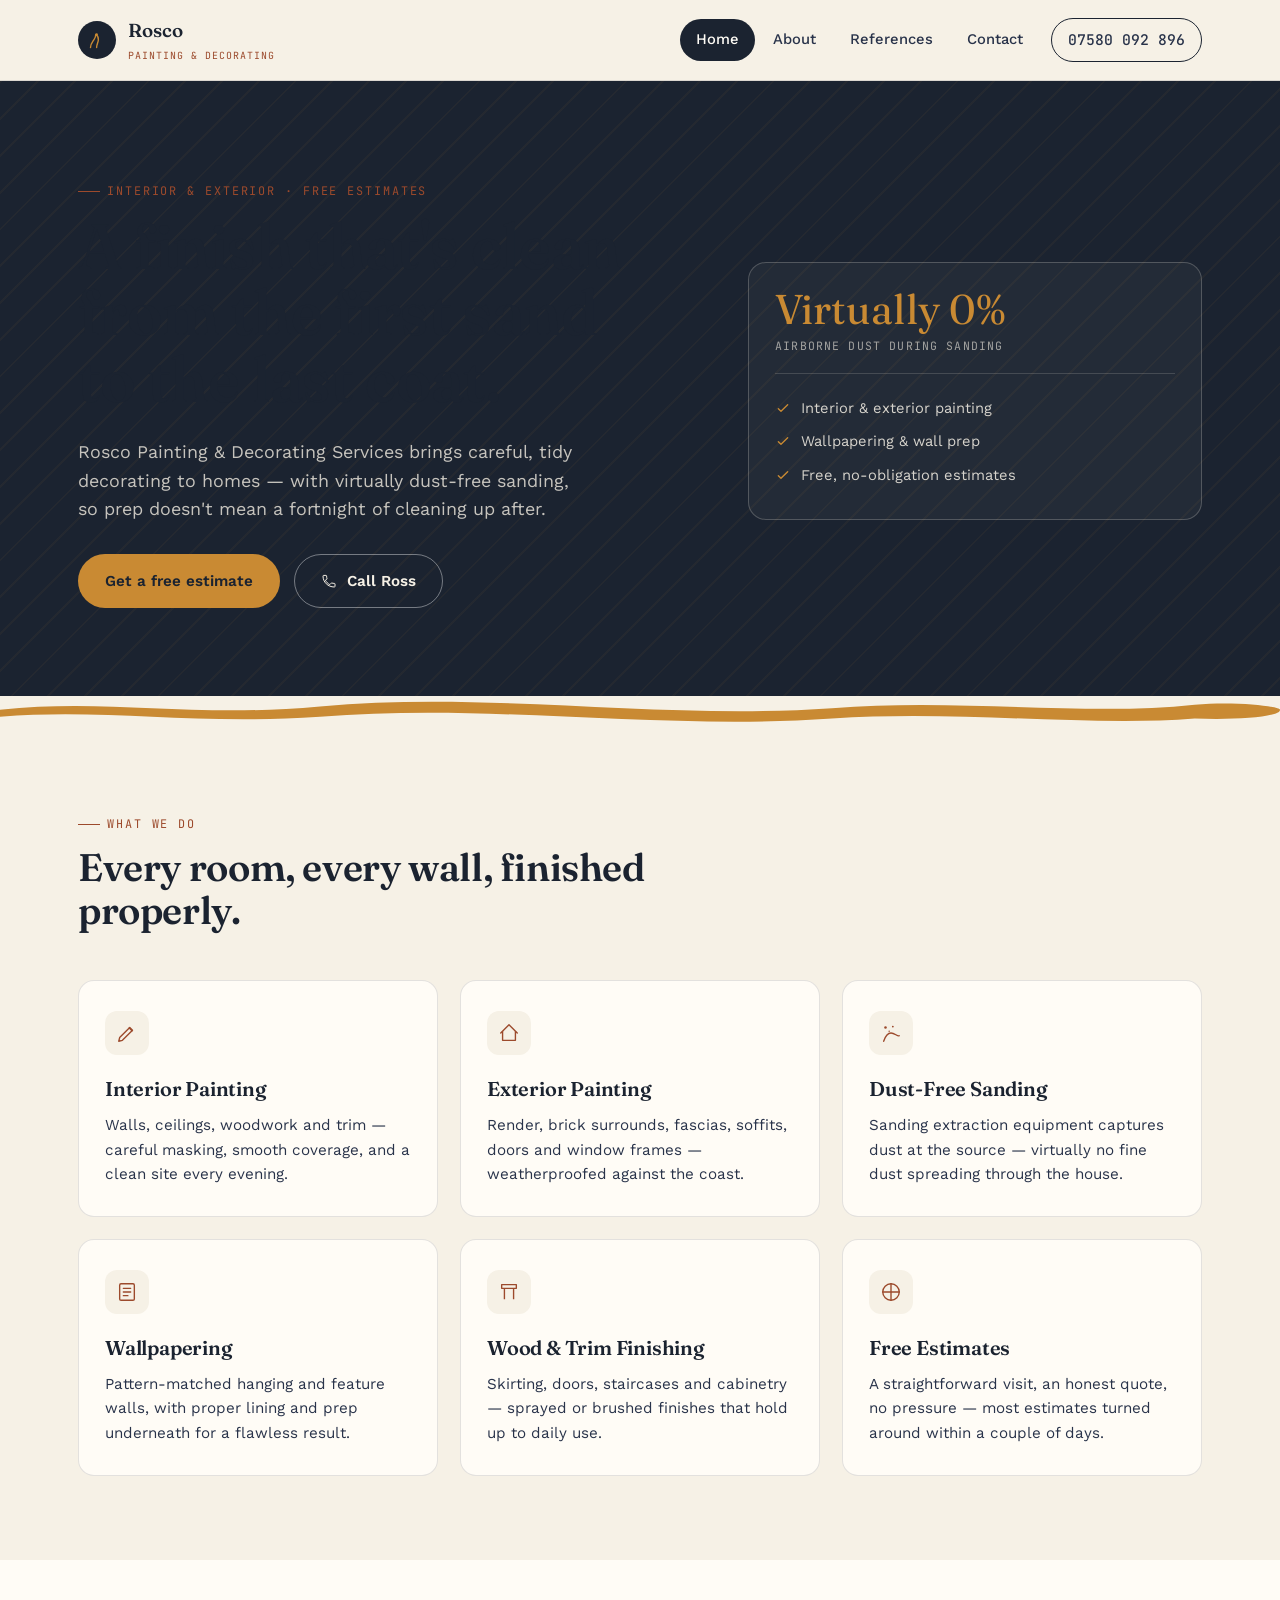
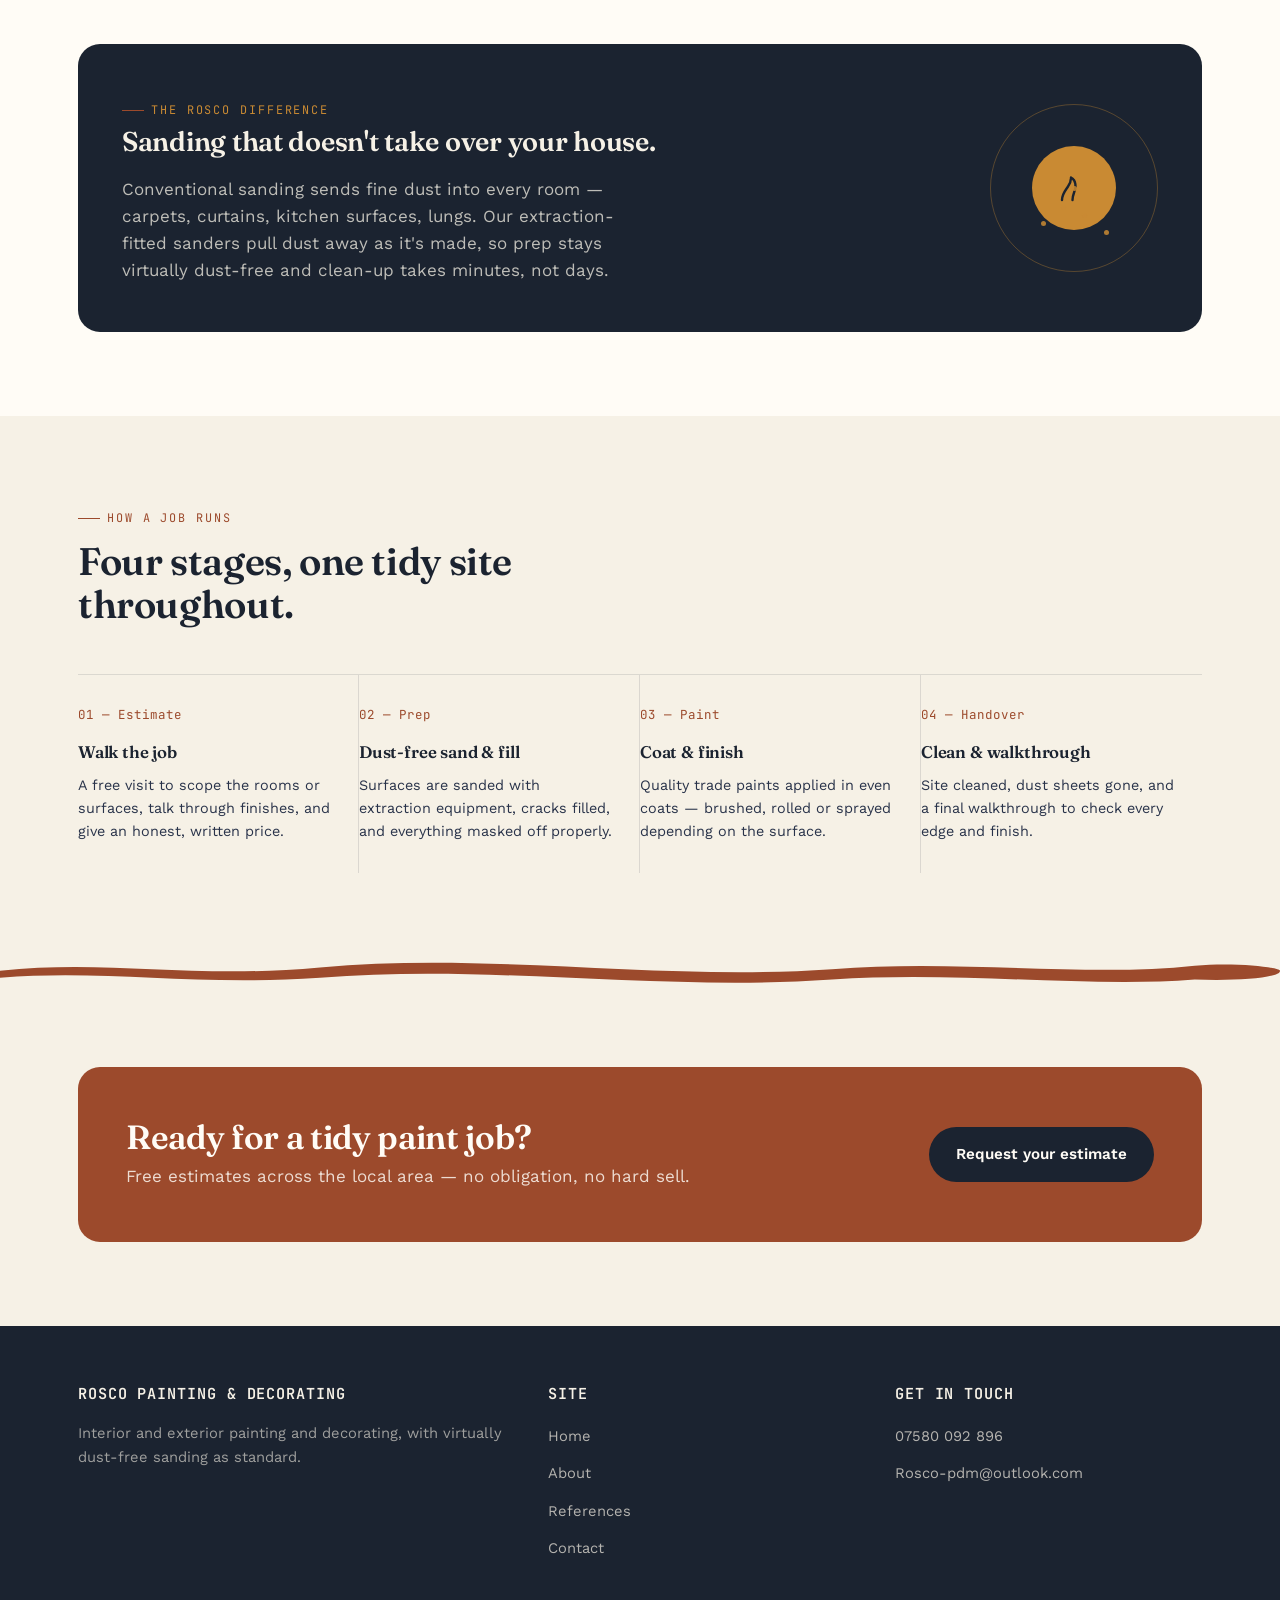
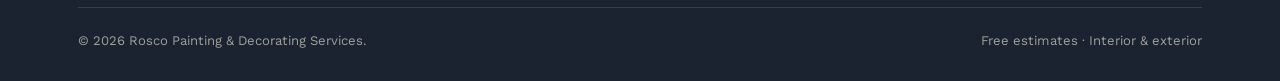
==== index.html @ aac92baa "Add files via upload" ====
<!doctype html>
<html lang="en-GB">
<head>
<meta charset="UTF-8">
<meta name="viewport" content="width=device-width, initial-scale=1.0">
<title>Rosco Painting &amp; Decorating Services — Interior &amp; Exterior, Virtually Dust-Free</title>
<meta name="description" content="Interior and exterior painting and decorating with virtually dust-free sanding. Free estimates. Call Ross on 07580 092 896.">
<link rel="preconnect" href="https://fonts.googleapis.com">
<link href="https://fonts.googleapis.com/css2?family=Fraunces:opsz,wght@9..144,460;9..144,560;9..144,640&family=Work+Sans:wght@400;500;600;700&family=JetBrains+Mono:wght@400;500&display=swap" rel="stylesheet">
<link rel="stylesheet" href="style.css">
</head>
<body>

<header class="site-header">
  <div class="wrap">
    <a href="index.html" class="brand">
      <span class="brand-mark">
        <svg viewBox="0 0 24 24" fill="none" xmlns="http://www.w3.org/2000/svg"><path d="M4 20c0-4 2-6 4-9 1.5-2 2-4 2-6 2 1 3 3 3 6 0 3-2 5-2 9" stroke="#C98A33" stroke-width="1.6" stroke-linecap="round" stroke-linejoin="round"/><circle cx="11" cy="5" r="1.4" fill="#C98A33"/></svg>
      </span>
      <span>Rosco<br><small>Painting &amp; Decorating</small></span>
    </a>
    <button class="menu-toggle" aria-label="Toggle menu" aria-expanded="false"><span></span></button>
    <nav class="primary-nav">
      <a href="index.html" class="active">Home</a>
      <a href="about.html">About</a>
      <a href="references.html">References</a>
      <a href="contact.html">Contact</a>
      <a href="tel:07580092896" class="nav-call">07580 092 896</a>
    </nav>
  </div>
</header>

<section class="hero">
  <div class="wrap">
    <div>
      <p class="eyebrow">Interior &amp; Exterior · Free Estimates</p>
      <h1>A finish that's clean<br>from the first sand<br>to the last coat.</h1>
      <p class="lede">Rosco Painting &amp; Decorating Services brings careful, tidy decorating to homes — with virtually dust-free sanding, so prep doesn't mean a fortnight of cleaning up after.</p>
      <div class="hero-actions">
        <a href="contact.html" class="btn btn-primary">Get a free estimate</a>
        <a href="tel:07580092896" class="btn btn-ghost">
          <svg width="16" height="16" viewBox="0 0 24 24" fill="none"><path d="M6.6 10.8c1.4 2.8 3.8 5.2 6.6 6.6l2.2-2.2c.3-.3.7-.4 1-.2 1.1.4 2.3.6 3.6.6.6 0 1 .4 1 1V20c0 .6-.4 1-1 1C10.4 21 3 13.6 3 4.6c0-.6.4-1 1-1h3.4c.6 0 1 .4 1 1 0 1.3.2 2.5.6 3.6.1.4 0 .8-.2 1L6.6 10.8z" stroke="currentColor" stroke-width="1.5"/></svg>
          Call Ross
        </a>
      </div>
    </div>

    <div class="hero-badge">
      <div class="stat">Virtually&nbsp;0%</div>
      <div class="stat-label">Airborne dust during sanding</div>
      <hr>
      <ul>
        <li>
          <svg width="16" height="16" viewBox="0 0 24 24" fill="none"><path d="M5 13l4 4L19 7" stroke="#C98A33" stroke-width="2" stroke-linecap="round" stroke-linejoin="round"/></svg>
          Interior &amp; exterior painting
        </li>
        <li>
          <svg width="16" height="16" viewBox="0 0 24 24" fill="none"><path d="M5 13l4 4L19 7" stroke="#C98A33" stroke-width="2" stroke-linecap="round" stroke-linejoin="round"/></svg>
          Wallpapering &amp; wall prep
        </li>
        <li>
          <svg width="16" height="16" viewBox="0 0 24 24" fill="none"><path d="M5 13l4 4L19 7" stroke="#C98A33" stroke-width="2" stroke-linecap="round" stroke-linejoin="round"/></svg>
          Free, no-obligation estimates
        </li>
      </ul>
    </div>
  </div>
</section>

<div class="brush-divider"><svg viewBox="0 0 600 30" preserveAspectRatio="none"><path d="M0,16 C50,2 90,26 150,12 C230,-6 310,28 390,14 C450,2 510,24 560,10 C580,6 600,12 600,16 C600,24 580,28 560,26 C510,36 450,16 390,26 C310,40 230,8 150,24 C90,34 50,14 0,24 Z"/></svg></div>

<section class="section-cream">
  <div class="wrap">
    <div class="section-head">
      <p class="eyebrow">What we do</p>
      <h2>Every room, every wall, finished properly.</h2>
    </div>
    <div class="services-grid">
      <div class="service-card">
        <div class="icon"><svg width="22" height="22" viewBox="0 0 24 24" fill="none"><path d="M3 21l4-1 11-11-3-3L4 17l-1 4z" stroke="#9C4A2C" stroke-width="1.5" stroke-linejoin="round"/><path d="M14 6l4 4" stroke="#9C4A2C" stroke-width="1.5"/></svg></div>
        <h3>Interior Painting</h3>
        <p>Walls, ceilings, woodwork and trim — careful masking, smooth coverage, and a clean site every evening.</p>
      </div>
      <div class="service-card">
        <div class="icon"><svg width="22" height="22" viewBox="0 0 24 24" fill="none"><path d="M3 12l9-9 9 9" stroke="#9C4A2C" stroke-width="1.5" stroke-linecap="round" stroke-linejoin="round"/><path d="M5 10v10h14V10" stroke="#9C4A2C" stroke-width="1.5" stroke-linejoin="round"/></svg></div>
        <h3>Exterior Painting</h3>
        <p>Render, brick surrounds, fascias, soffits, doors and window frames — weatherproofed against the coast.</p>
      </div>
      <div class="service-card">
        <div class="icon"><svg width="22" height="22" viewBox="0 0 24 24" fill="none"><circle cx="6" cy="6" r="1.4" fill="#9C4A2C"/><circle cx="14" cy="5" r="1" fill="#9C4A2C"/><circle cx="10" cy="10" r="0.8" fill="#9C4A2C"/><path d="M4 21c2-6 4-9 8-9s7 4 9 3" stroke="#9C4A2C" stroke-width="1.5" stroke-linecap="round"/></svg></div>
        <h3>Dust-Free Sanding</h3>
        <p>Sanding extraction equipment captures dust at the source — virtually no fine dust spreading through the house.</p>
      </div>
      <div class="service-card">
        <div class="icon"><svg width="22" height="22" viewBox="0 0 24 24" fill="none"><rect x="4" y="3" width="16" height="18" rx="1.5" stroke="#9C4A2C" stroke-width="1.5"/><path d="M8 8h8M8 12h8M8 16h5" stroke="#9C4A2C" stroke-width="1.5" stroke-linecap="round"/></svg></div>
        <h3>Wallpapering</h3>
        <p>Pattern-matched hanging and feature walls, with proper lining and prep underneath for a flawless result.</p>
      </div>
      <div class="service-card">
        <div class="icon"><svg width="22" height="22" viewBox="0 0 24 24" fill="none"><path d="M4 4h16v4H4z" stroke="#9C4A2C" stroke-width="1.5" stroke-linejoin="round"/><path d="M7 8v12M17 8v12" stroke="#9C4A2C" stroke-width="1.5"/></svg></div>
        <h3>Wood &amp; Trim Finishing</h3>
        <p>Skirting, doors, staircases and cabinetry — sprayed or brushed finishes that hold up to daily use.</p>
      </div>
      <div class="service-card">
        <div class="icon"><svg width="22" height="22" viewBox="0 0 24 24" fill="none"><path d="M12 3v18M3 12h18" stroke="#9C4A2C" stroke-width="1.5" stroke-linecap="round"/><circle cx="12" cy="12" r="9" stroke="#9C4A2C" stroke-width="1.5"/></svg></div>
        <h3>Free Estimates</h3>
        <p>A straightforward visit, an honest quote, no pressure — most estimates turned around within a couple of days.</p>
      </div>
    </div>
  </div>
</section>

<section class="section-paper">
  <div class="wrap">
    <div class="dust-feature">
      <div>
        <p class="eyebrow" style="color:#C98A33;">The Rosco difference</p>
        <h3>Sanding that doesn't take over your house.</h3>
        <p>Conventional sanding sends fine dust into every room — carpets, curtains, kitchen surfaces, lungs. Our extraction-fitted sanders pull dust away as it's made, so prep stays virtually dust-free and clean-up takes minutes, not days.</p>
      </div>
      <div class="dust-stage" aria-hidden="true">
        <div class="mote"></div><div class="mote"></div><div class="mote"></div><div class="mote"></div><div class="mote"></div>
        <div class="core">
          <svg viewBox="0 0 24 24" fill="none"><path d="M4 20c0-4 2-6 4-9 1.5-2 2-4 2-6 2 1 3 3 3 6 0 3-2 5-2 9" stroke="#1B2330" stroke-width="1.6" stroke-linecap="round" stroke-linejoin="round"/></svg>
        </div>
      </div>
    </div>
  </div>
</section>

<section class="section-cream">
  <div class="wrap">
    <div class="section-head">
      <p class="eyebrow">How a job runs</p>
      <h2>Four stages, one tidy site throughout.</h2>
    </div>
    <div class="process">
      <div class="process-step">
        <span class="num">01 — Estimate</span>
        <h3>Walk the job</h3>
        <p>A free visit to scope the rooms or surfaces, talk through finishes, and give an honest, written price.</p>
      </div>
      <div class="process-step">
        <span class="num">02 — Prep</span>
        <h3>Dust-free sand &amp; fill</h3>
        <p>Surfaces are sanded with extraction equipment, cracks filled, and everything masked off properly.</p>
      </div>
      <div class="process-step">
        <span class="num">03 — Paint</span>
        <h3>Coat &amp; finish</h3>
        <p>Quality trade paints applied in even coats — brushed, rolled or sprayed depending on the surface.</p>
      </div>
      <div class="process-step">
        <span class="num">04 — Handover</span>
        <h3>Clean &amp; walkthrough</h3>
        <p>Site cleaned, dust sheets gone, and a final walkthrough to check every edge and finish.</p>
      </div>
    </div>
  </div>
</section>

<div class="brush-divider rust"><svg viewBox="0 0 600 30" preserveAspectRatio="none"><path d="M0,16 C50,2 90,26 150,12 C230,-6 310,28 390,14 C450,2 510,24 560,10 C580,6 600,12 600,16 C600,24 580,28 560,26 C510,36 450,16 390,26 C310,40 230,8 150,24 C90,34 50,14 0,24 Z"/></svg></div>

<section class="section-cream">
  <div class="wrap">
    <div class="cta-band">
      <div>
        <h2>Ready for a tidy paint job?</h2>
        <p>Free estimates across the local area — no obligation, no hard sell.</p>
      </div>
      <a href="contact.html" class="btn btn-dark">Request your estimate</a>
    </div>
  </div>
</section>

<footer class="site-footer">
  <div class="wrap">
    <div class="footer-grid">
      <div>
        <h3>Rosco Painting &amp; Decorating</h3>
        <p>Interior and exterior painting and decorating, with virtually dust-free sanding as standard.</p>
      </div>
      <div>
        <h3>Site</h3>
        <ul class="footer-links">
          <li><a href="index.html">Home</a></li>
          <li><a href="about.html">About</a></li>
          <li><a href="references.html">References</a></li>
          <li><a href="contact.html">Contact</a></li>
        </ul>
      </div>
      <div>
        <h3>Get in touch</h3>
        <ul class="footer-links">
          <li><a href="tel:07580092896">07580 092 896</a></li>
          <li><a href="mailto:Rosco-pdm@outlook.com">Rosco-pdm@outlook.com</a></li>
        </ul>
      </div>
    </div>
    <div class="footer-bottom">
      <span>© <span id="year"></span> Rosco Painting &amp; Decorating Services.</span>
      <span>Free estimates · Interior &amp; exterior</span>
    </div>
  </div>
</footer>

<script src="script.js"></script>
<script>document.getElementById('year').textContent = new Date().getFullYear();</script>
</body>
</html>
---- style.css ----
/* ============================================================
   ROSCO PAINTING & DECORATING — design tokens
   ============================================================ */

:root{
  --ink: #1B2330;
  --ink-soft: #29334a;
  --cream: #F6F1E6;
  --paper: #FFFCF6;
  --gold: #C98A33;
  --gold-deep: #A9701F;
  --rust: #9C4A2C;
  --slate: #5B6472;
  --line: rgba(27,35,48,0.12);

  --display: "Fraunces", Georgia, serif;
  --body: "Work Sans", -apple-system, BlinkMacSystemFont, sans-serif;
  --mono: "JetBrains Mono", "Courier New", monospace;

  --max: 1180px;
}

*{ box-sizing: border-box; }
html{ scroll-behavior: smooth; }

@media (prefers-reduced-motion: reduce){
  html{ scroll-behavior: auto; }
  *{ animation-duration: 0.001ms !important; animation-iteration-count: 1 !important; transition-duration: 0.001ms !important; }
}

body{
  margin: 0;
  background: var(--cream);
  color: var(--ink);
  font-family: var(--body);
  font-size: 17px;
  line-height: 1.6;
  -webkit-font-smoothing: antialiased;
}

img{ max-width: 100%; display: block; }

a{ color: inherit; }

h1,h2,h3{
  font-family: var(--display);
  font-weight: 600;
  margin: 0 0 0.4em;
  letter-spacing: -0.01em;
  color: var(--ink);
}

h1{ font-size: clamp(2.4rem, 5vw, 4.1rem); line-height: 1.04; font-weight: 560; }
h2{ font-size: clamp(1.7rem, 3vw, 2.5rem); line-height: 1.12; }
h3{ font-size: 1.25rem; }

p{ margin: 0 0 1em; color: var(--ink-soft); }

.eyebrow{
  font-family: var(--mono);
  font-size: 0.74rem;
  letter-spacing: 0.16em;
  text-transform: uppercase;
  color: var(--rust);
  display: inline-flex;
  align-items: center;
  gap: 0.6em;
  margin-bottom: 1em;
}
.eyebrow::before{
  content: "";
  width: 22px; height: 1px;
  background: var(--rust);
  display: inline-block;
}

.wrap{ max-width: var(--max); margin: 0 auto; padding: 0 28px; }

/* ---------- focus ---------- */
a:focus-visible, button:focus-visible, input:focus-visible, textarea:focus-visible{
  outline: 2.5px solid var(--gold-deep);
  outline-offset: 3px;
}

/* ---------- header / nav ---------- */
.site-header{
  position: sticky; top: 0; z-index: 50;
  background: rgba(246,241,230,0.92);
  backdrop-filter: blur(8px);
  border-bottom: 1px solid var(--line);
}
.site-header .wrap{
  display: flex; align-items: center; justify-content: space-between;
  padding-top: 16px; padding-bottom: 16px;
}
.brand{
  display: flex; align-items: center; gap: 12px;
  text-decoration: none;
  font-family: var(--display);
  font-weight: 600;
  font-size: 1.18rem;
  color: var(--ink);
}
.brand-mark{
  width: 38px; height: 38px; border-radius: 50%;
  background: var(--ink);
  display: grid; place-items: center;
  flex-shrink: 0;
}
.brand-mark svg{ width: 21px; height: 21px; }
.brand small{
  display: block;
  font-family: var(--mono);
  font-weight: 400;
  font-size: 0.62rem;
  letter-spacing: 0.1em;
  text-transform: uppercase;
  color: var(--rust);
  margin-top: 2px;
}

nav.primary-nav{ display: flex; align-items: center; gap: 2px; }
nav.primary-nav a{
  text-decoration: none;
  font-size: 0.92rem;
  font-weight: 500;
  color: var(--ink-soft);
  padding: 9px 16px;
  border-radius: 100px;
  transition: color .15s ease, background .15s ease;
}
nav.primary-nav a:hover{ color: var(--ink); background: rgba(27,35,48,0.06); }
nav.primary-nav a.active{ color: var(--paper); background: var(--ink); }

.nav-call{
  font-family: var(--mono);
  font-size: 0.85rem;
  text-decoration: none;
  border: 1px solid var(--ink);
  padding: 9px 16px;
  border-radius: 100px;
  margin-left: 10px;
  white-space: nowrap;
  transition: background .15s ease, color .15s ease;
}
.nav-call:hover{ background: var(--ink); color: var(--paper); }

.menu-toggle{
  display: none;
  background: none; border: none; cursor: pointer;
  width: 40px; height: 40px;
  align-items: center; justify-content: center;
}
.menu-toggle span, .menu-toggle span::before, .menu-toggle span::after{
  content: ""; display: block; width: 20px; height: 1.5px; background: var(--ink);
  position: relative; transition: transform .2s ease, opacity .2s ease;
}
.menu-toggle span::before{ position: absolute; top: -6px; }
.menu-toggle span::after{ position: absolute; top: 6px; }

@media (max-width: 760px){
  .menu-toggle{ display: flex; }
  nav.primary-nav{
    position: absolute; top: 100%; left: 0; right: 0;
    flex-direction: column; align-items: stretch; gap: 0;
    background: var(--paper);
    border-bottom: 1px solid var(--line);
    padding: 8px 20px 18px;
    display: none;
  }
  nav.primary-nav.open{ display: flex; }
  nav.primary-nav a{ padding: 12px 6px; border-radius: 0; }
  .nav-call{ margin: 10px 6px 0; text-align: center; }
}

/* ---------- brushstroke divider (signature element) ---------- */
.brush-divider{
  width: 100%;
  height: 26px;
  display: block;
  margin: 0 auto;
}
.brush-divider svg{ width: 100%; height: 100%; display: block; }
.brush-divider path{ fill: var(--gold); }
.brush-divider.rust path{ fill: var(--rust); }
.brush-divider.ink path{ fill: var(--ink); }

/* ---------- buttons ---------- */
.btn{
  display: inline-flex; align-items: center; gap: 10px;
  font-family: var(--body);
  font-weight: 600; font-size: 0.95rem;
  text-decoration: none;
  padding: 14px 26px;
  border-radius: 100px;
  border: 1px solid transparent;
  cursor: pointer;
  transition: transform .15s ease, background .15s ease, color .15s ease, border-color .15s ease;
}
.btn:hover{ transform: translateY(-1px); }
.btn-primary{ background: var(--gold); color: var(--ink); }
.btn-primary:hover{ background: var(--gold-deep); }
.btn-ghost{ background: transparent; border-color: rgba(255,255,255,0.4); color: inherit; }
.btn-ghost:hover{ background: rgba(255,255,255,0.1); }
.btn-dark{ background: var(--ink); color: var(--paper); }
.btn-dark:hover{ background: #0f141d; }

/* ---------- hero ---------- */
.hero{
  background: var(--ink);
  color: var(--cream);
  position: relative;
  overflow: hidden;
  padding: 92px 0 88px;
}
.hero::before{
  content: "";
  position: absolute; inset: 0;
  background-image:
    repeating-linear-gradient(135deg, rgba(201,138,51,0.05) 0 2px, transparent 2px 26px);
  pointer-events: none;
}
.hero .wrap{ position: relative; display: grid; grid-template-columns: 1.15fr 0.85fr; gap: 56px; align-items: center; }
.hero p.lede{ color: rgba(246,241,230,0.78); font-size: 1.12rem; max-width: 46ch; }
.hero-actions{ display: flex; gap: 14px; flex-wrap: wrap; margin-top: 30px; }

.hero-badge{
  border: 1px solid rgba(246,241,230,0.22);
  border-radius: 18px;
  padding: 26px;
  background: rgba(246,241,230,0.04);
}
.hero-badge .stat{
  font-family: var(--display);
  font-size: 2.6rem;
  color: var(--gold);
  line-height: 1;
  margin-bottom: 6px;
}
.hero-badge .stat-label{
  font-family: var(--mono);
  font-size: 0.72rem;
  letter-spacing: 0.1em;
  text-transform: uppercase;
  color: rgba(246,241,230,0.6);
}
.hero-badge hr{ border: none; border-top: 1px solid rgba(246,241,230,0.16); margin: 18px 0; }
.hero-badge ul{ list-style: none; margin: 0; padding: 0; font-size: 0.92rem; }
.hero-badge li{ display: flex; gap: 10px; padding: 5px 0; color: rgba(246,241,230,0.85); }
.hero-badge li svg{ flex-shrink: 0; margin-top: 3px; }

@media (max-width: 880px){
  .hero .wrap{ grid-template-columns: 1fr; }
  .hero{ padding: 56px 0 56px; }
}

/* ---------- section scaffolding ---------- */
section{ padding: 84px 0; }
.section-cream{ background: var(--cream); }
.section-paper{ background: var(--paper); }
.section-ink{ background: var(--ink); color: var(--cream); }
.section-ink h2, .section-ink h3{ color: var(--cream); }
.section-ink p{ color: rgba(246,241,230,0.72); }

.section-head{ max-width: 640px; margin-bottom: 48px; }

@media (max-width: 700px){
  section{ padding: 56px 0; }
}

/* ---------- services grid ---------- */
.services-grid{
  display: grid;
  grid-template-columns: repeat(3, 1fr);
  gap: 22px;
}
@media (max-width: 880px){ .services-grid{ grid-template-columns: 1fr 1fr; } }
@media (max-width: 600px){ .services-grid{ grid-template-columns: 1fr; } }

.service-card{
  background: var(--paper);
  border: 1px solid var(--line);
  border-radius: 16px;
  padding: 30px 26px;
  transition: border-color .2s ease, transform .2s ease;
}
.service-card:hover{ border-color: var(--gold); transform: translateY(-3px); }
.service-card .icon{
  width: 44px; height: 44px;
  border-radius: 12px;
  background: var(--cream);
  display: grid; place-items: center;
  margin-bottom: 18px;
}
.service-card .icon svg{ width: 22px; height: 22px; }
.service-card p{ font-size: 0.95rem; margin-bottom: 0; }

/* ---------- dust-free feature (signature element) ---------- */
.dust-feature{
  position: relative;
  background: var(--ink);
  color: var(--cream);
  border-radius: 22px;
  padding: 48px 44px;
  overflow: hidden;
  display: grid;
  grid-template-columns: 1fr auto;
  gap: 40px;
  align-items: center;
}
.dust-feature h3{ color: var(--cream); font-size: 1.7rem; margin-bottom: 12px; }
.dust-feature p{ color: rgba(246,241,230,0.75); max-width: 48ch; margin-bottom: 0; }
.dust-stage{
  position: relative;
  width: 168px; height: 168px;
  border-radius: 50%;
  border: 1px solid rgba(201,138,51,0.35);
  display: grid; place-items: center;
  flex-shrink: 0;
}
.dust-stage .core{
  width: 84px; height: 84px;
  border-radius: 50%;
  background: var(--gold);
  display: grid; place-items: center;
}
.dust-stage .core svg{ width: 36px; height: 36px; }
.mote{
  position: absolute;
  width: 5px; height: 5px;
  border-radius: 50%;
  background: rgba(201,138,51,0.85);
  animation: drift 4.2s ease-in infinite;
}
.mote:nth-child(2){ top: 70%; left: 30%; animation-delay: 0s; }
.mote:nth-child(3){ top: 65%; left: 55%; animation-delay: 1.1s; }
.mote:nth-child(4){ top: 75%; left: 68%; animation-delay: 2.2s; }
.mote:nth-child(5){ top: 60%; left: 42%; animation-delay: 3.0s; }
.mote:nth-child(6){ top: 72%; left: 48%; animation-delay: 0.6s; }
@keyframes drift{
  0%{ transform: translate(0,0) scale(1); opacity: 0.9; }
  100%{ transform: translate(var(--dx,8px), -110px) scale(0.2); opacity: 0; }
}
.mote:nth-child(2){ --dx: -14px; }
.mote:nth-child(3){ --dx: 18px; }
.mote:nth-child(4){ --dx: -6px; }
.mote:nth-child(5){ --dx: 10px; }
.mote:nth-child(6){ --dx: -20px; }

@media (max-width: 760px){
  .dust-feature{ grid-template-columns: 1fr; text-align: left; padding: 36px 28px; }
  .dust-stage{ width: 130px; height: 130px; }
}

/* ---------- process steps ---------- */
.process{
  display: grid;
  grid-template-columns: repeat(4, 1fr);
  gap: 0;
  counter-reset: step;
  border-top: 1px solid var(--line);
}
.process-step{
  padding: 30px 24px 30px 0;
  border-right: 1px solid var(--line);
  position: relative;
}
.process-step:last-child{ border-right: none; }
.process-step .num{
  font-family: var(--mono);
  font-size: 0.78rem;
  color: var(--rust);
  letter-spacing: 0.08em;
  margin-bottom: 14px;
  display: block;
}
.process-step h3{ font-size: 1.05rem; margin-bottom: 8px; }
.process-step p{ font-size: 0.9rem; margin-bottom: 0; }

@media (max-width: 880px){
  .process{ grid-template-columns: 1fr 1fr; }
  .process-step{ border-bottom: 1px solid var(--line); padding: 24px 20px 24px 0; }
}
@media (max-width: 560px){
  .process{ grid-template-columns: 1fr; }
}

/* ---------- CTA band ---------- */
.cta-band{
  background: var(--rust);
  color: var(--paper);
  border-radius: 22px;
  padding: 52px 48px;
  display: flex; align-items: center; justify-content: space-between; gap: 28px;
  flex-wrap: wrap;
}
.cta-band h2{ color: var(--paper); margin-bottom: 6px; font-size: clamp(1.5rem, 3vw, 2.1rem); }
.cta-band p{ color: rgba(255,252,246,0.82); margin-bottom: 0; }

/* ---------- footer ---------- */
footer.site-footer{
  background: var(--ink);
  color: rgba(246,241,230,0.6);
  padding: 56px 0 30px;
}
.footer-grid{
  display: grid;
  grid-template-columns: 1.4fr 1fr 1fr;
  gap: 40px;
  padding-bottom: 36px;
  border-bottom: 1px solid rgba(246,241,230,0.12);
}
.footer-grid h3{ color: var(--cream); font-size: 0.95rem; font-family: var(--mono); letter-spacing: 0.06em; text-transform: uppercase; margin-bottom: 16px; }
.footer-grid p{ color: rgba(246,241,230,0.6); font-size: 0.92rem; }
.footer-grid a{ text-decoration: none; }
.footer-links{ list-style: none; margin: 0; padding: 0; }
.footer-links li{ margin-bottom: 10px; }
.footer-links a{ color: rgba(246,241,230,0.7); font-size: 0.92rem; }
.footer-links a:hover{ color: var(--gold); }
.footer-bottom{
  display: flex; justify-content: space-between; align-items: center;
  padding-top: 22px; font-size: 0.82rem; flex-wrap: wrap; gap: 10px;
}
@media (max-width: 760px){
  .footer-grid{ grid-template-columns: 1fr; gap: 28px; }
}

/* ---------- page intro band (sub-pages) ---------- */
.page-intro{
  background: var(--ink); color: var(--cream);
  padding: 70px 0 64px;
}
.page-intro p{ color: rgba(246,241,230,0.72); max-width: 56ch; }

/* ---------- references page ---------- */
.review-grid{
  display: grid;
  grid-template-columns: repeat(3, 1fr);
  gap: 22px;
}
@media (max-width: 880px){ .review-grid{ grid-template-columns: 1fr; } }
.review-card{
  background: var(--paper);
  border: 1px solid var(--line);
  border-radius: 16px;
  padding: 28px;
}
.review-card .stars{ color: var(--gold); letter-spacing: 2px; margin-bottom: 14px; font-size: 0.95rem; }
.review-card blockquote{ margin: 0 0 18px; font-family: var(--display); font-size: 1.08rem; line-height: 1.4; color: var(--ink); }
.review-card cite{ font-style: normal; font-family: var(--mono); font-size: 0.78rem; color: var(--slate); letter-spacing: 0.04em; }
.review-note{
  border: 1px dashed var(--line);
  border-radius: 14px;
  padding: 18px 22px;
  font-size: 0.88rem;
  color: var(--slate);
  margin-top: 28px;
}

.gallery-grid{
  display: grid;
  grid-template-columns: repeat(3, 1fr);
  gap: 18px;
}
@media (max-width: 760px){ .gallery-grid{ grid-template-columns: 1fr 1fr; } }
@media (max-width: 480px){ .gallery-grid{ grid-template-columns: 1fr; } }
.gallery-tile{
  aspect-ratio: 4/3;
  border-radius: 14px;
  background: linear-gradient(145deg, var(--ink), var(--ink-soft));
  display: flex; align-items: flex-end;
  padding: 18px;
  position: relative;
  overflow: hidden;
}
.gallery-tile::before{
  content: "";
  position: absolute; inset: 0;
  background-image: repeating-linear-gradient(60deg, rgba(201,138,51,0.08) 0 1px, transparent 1px 18px);
}
.gallery-tile span{
  position: relative;
  font-family: var(--mono);
  font-size: 0.74rem;
  letter-spacing: 0.06em;
  color: rgba(246,241,230,0.85);
  text-transform: uppercase;
}

/* ---------- about page ---------- */
.about-grid{
  display: grid;
  grid-template-columns: 0.9fr 1.1fr;
  gap: 56px;
  align-items: start;
}
@media (max-width: 880px){ .about-grid{ grid-template-columns: 1fr; gap: 32px; } }
.about-portrait{
  background: var(--ink);
  border-radius: 20px;
  aspect-ratio: 4/5;
  display: flex; align-items: center; justify-content: center;
  position: relative;
  overflow: hidden;
}
.about-portrait .ring{
  width: 130px; height: 130px;
  border-radius: 50%;
  background: var(--gold);
  display: grid; place-items: center;
}
.about-portrait .ring svg{ width: 58px; height: 58px; }
.about-portrait::after{
  content: "RPDS";
  position: absolute; bottom: 22px; left: 0; right: 0;
  text-align: center;
  font-family: var(--mono);
  font-size: 0.74rem; letter-spacing: 0.2em;
  color: rgba(246,241,230,0.5);
}

.values-list{ list-style: none; margin: 28px 0 0; padding: 0; }
.values-list li{
  display: flex; gap: 16px;
  padding: 16px 0;
  border-top: 1px solid var(--line);
}
.values-list li:last-child{ padding-bottom: 0; }
.values-list svg{ flex-shrink: 0; margin-top: 3px; color: var(--rust); }
.values-list h3{ font-size: 1.02rem; margin-bottom: 4px; }
.values-list p{ font-size: 0.92rem; margin-bottom: 0; }

.area-tags{ display: flex; flex-wrap: wrap; gap: 10px; margin-top: 18px; }
.area-tags span{
  font-family: var(--mono); font-size: 0.78rem;
  border: 1px solid var(--line);
  padding: 7px 14px; border-radius: 100px;
  color: var(--ink-soft);
}

/* ---------- contact page ---------- */
.contact-grid{
  display: grid;
  grid-template-columns: 1fr 1fr;
  gap: 56px;
  align-items: start;
}
@media (max-width: 880px){ .contact-grid{ grid-template-columns: 1fr; gap: 36px; } }

.contact-card{
  background: var(--ink); color: var(--cream);
  border-radius: 20px;
  padding: 40px;
}
.contact-card h3{ color: var(--cream); }
.contact-row{
  display: flex; align-items: center; gap: 14px;
  padding: 16px 0;
  border-top: 1px solid rgba(246,241,230,0.12);
  text-decoration: none;
}
.contact-row:first-of-type{ border-top: none; }
.contact-row .ic{
  width: 38px; height: 38px; border-radius: 10px;
  background: rgba(201,138,51,0.16);
  display: grid; place-items: center; flex-shrink: 0;
}
.contact-row .ic svg{ width: 18px; height: 18px; color: var(--gold); }
.contact-row .label{ font-family: var(--mono); font-size: 0.68rem; letter-spacing: 0.1em; text-transform: uppercase; color: rgba(246,241,230,0.5); display: block; margin-bottom: 3px; }
.contact-row .value{ font-size: 1.02rem; color: var(--cream); }
.contact-row:hover .value{ color: var(--gold); }

.hours-table{ width: 100%; border-collapse: collapse; margin-top: 8px; font-size: 0.92rem; }
.hours-table td{ padding: 7px 0; border-top: 1px solid rgba(246,241,230,0.1); }
.hours-table td:last-child{ text-align: right; color: rgba(246,241,230,0.85); font-family: var(--mono); font-size: 0.84rem; }

form.quote-form{ display: grid; gap: 16px; }
.quote-form label{
  font-family: var(--mono); font-size: 0.72rem; letter-spacing: 0.08em;
  text-transform: uppercase; color: var(--slate); margin-bottom: 7px; display: block;
}
.quote-form input, .quote-form select, .quote-form textarea{
  width: 100%;
  font-family: var(--body); font-size: 0.96rem;
  padding: 13px 15px;
  border-radius: 10px;
  border: 1px solid var(--line);
  background: var(--paper);
  color: var(--ink);
}
.quote-form textarea{ min-height: 120px; resize: vertical; }
.form-row{ display: grid; grid-template-columns: 1fr 1fr; gap: 16px; }
@media (max-width: 560px){ .form-row{ grid-template-columns: 1fr; } }
.form-note{ font-size: 0.84rem; color: var(--slate); margin-top: 4px; }

.map-strip{
  margin-top: 18px;
  border-radius: 16px;
  background: var(--paper);
  border: 1px solid var(--line);
  padding: 22px 26px;
  font-size: 0.92rem;
  color: var(--slate);
}
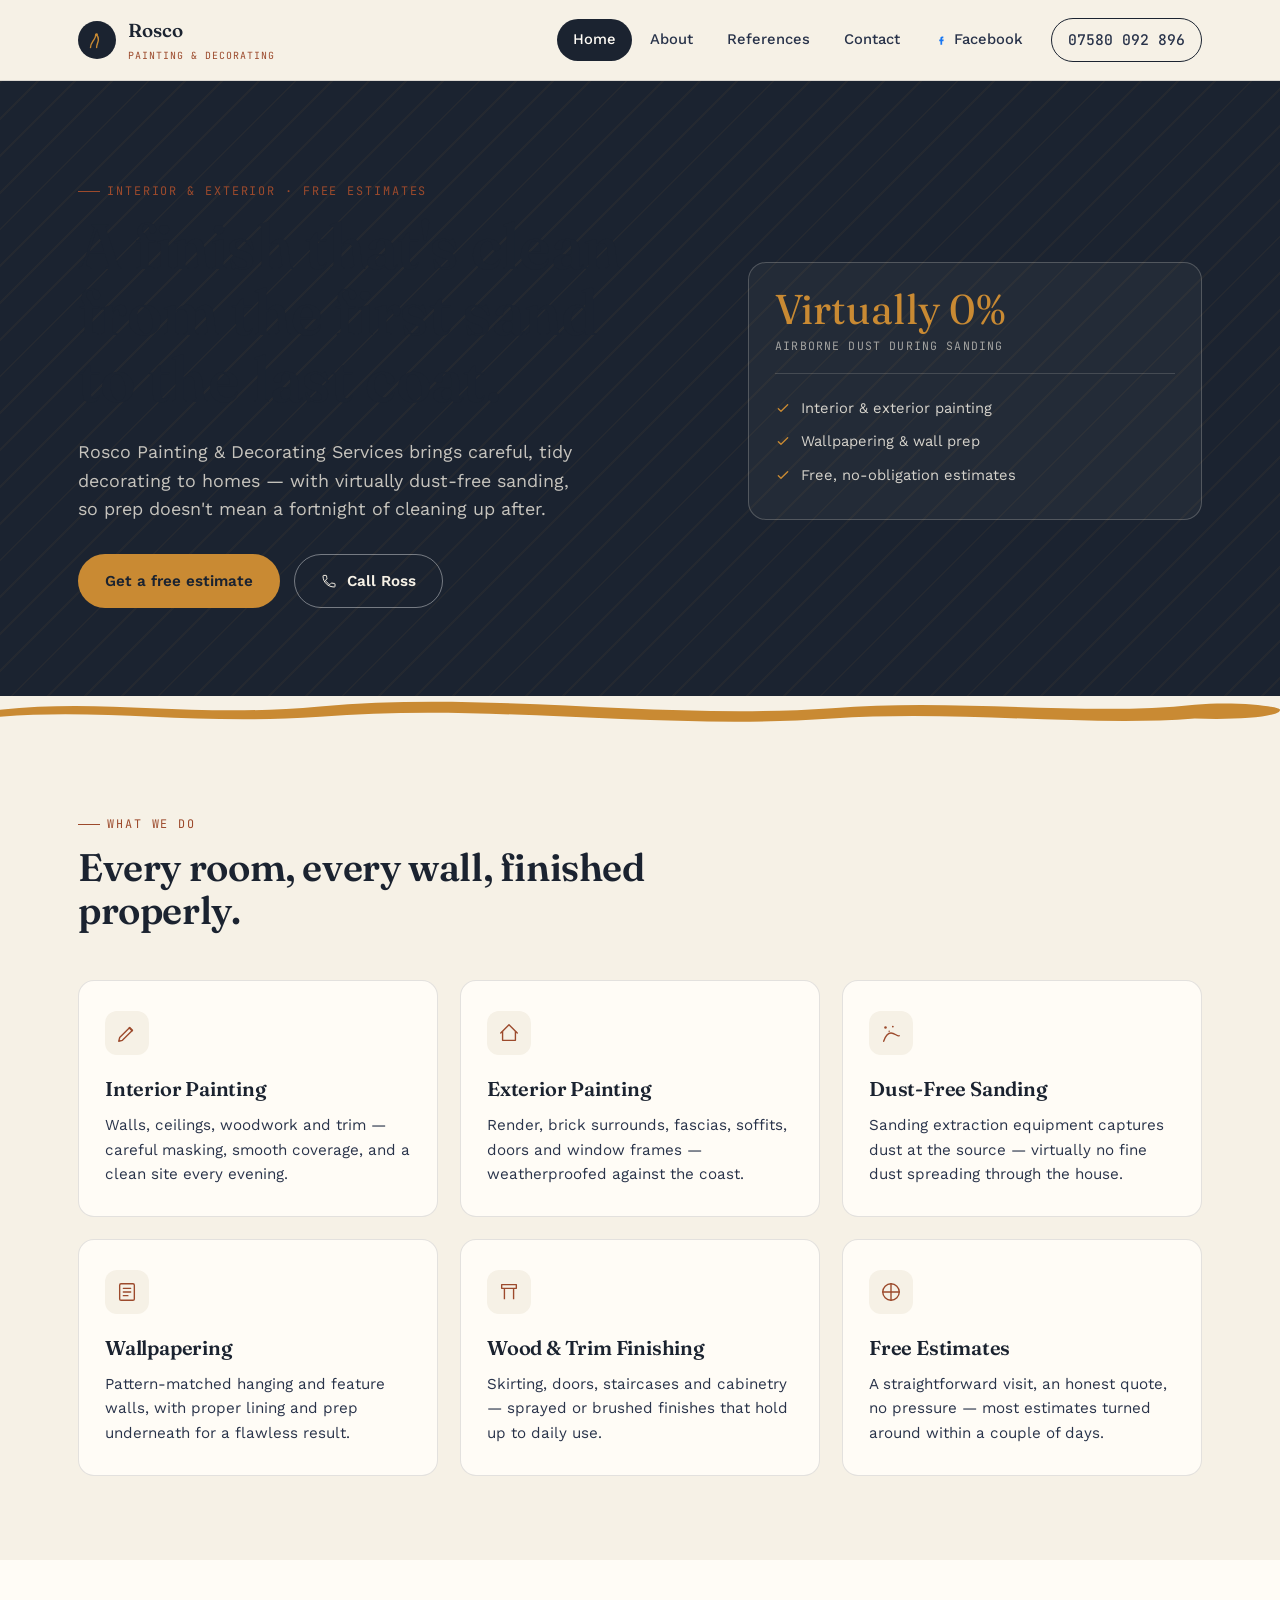
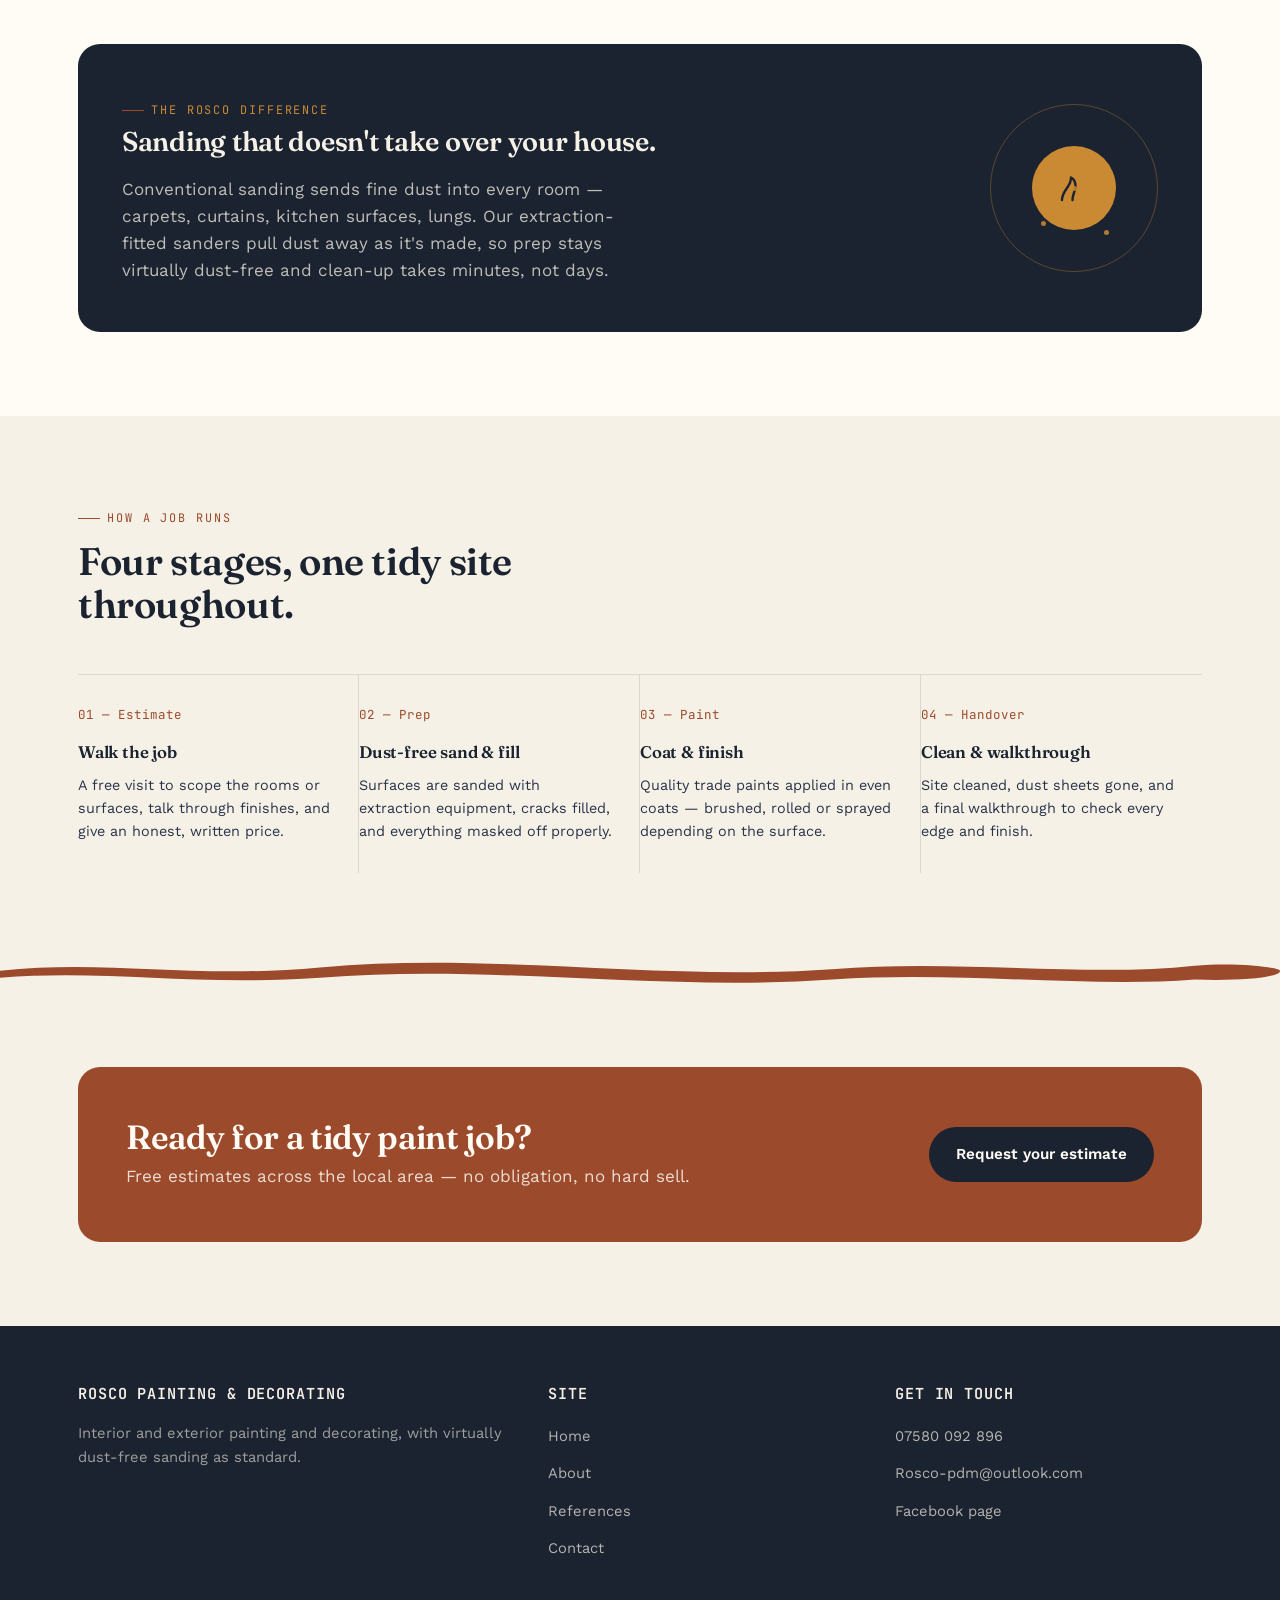
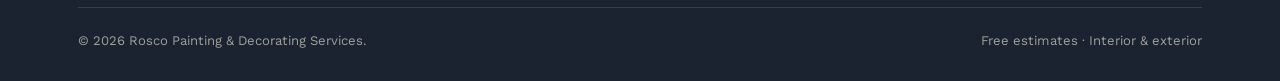
==== commit e8ff8dd5: "Add files via upload" ====
--- a/index.html
+++ b/index.html
@@ -25,6 +25,10 @@
       <a href="about.html">About</a>
       <a href="references.html">References</a>
       <a href="contact.html">Contact</a>
+      <a href="https://www.facebook.com/Roscopdm" target="_blank" rel="noopener" class="fb-link-nav">
+        <svg width="14" height="14" viewBox="0 0 24 24" fill="#1877F2"><path d="M14 9h2V6h-2c-2 0-3 1.2-3 3v2H9v3h2v6h3v-6h2.2l.5-3H14V9z"/></svg>
+        Facebook
+      </a>
       <a href="tel:07580092896" class="nav-call">07580 092 896</a>
     </nav>
   </div>
@@ -194,6 +198,7 @@
         <ul class="footer-links">
           <li><a href="tel:07580092896">07580 092 896</a></li>
           <li><a href="mailto:Rosco-pdm@outlook.com">Rosco-pdm@outlook.com</a></li>
+          <li><a href="https://www.facebook.com/Roscopdm" target="_blank" rel="noopener">Facebook page</a></li>
         </ul>
       </div>
     </div>
--- a/style.css
+++ b/style.css
@@ -425,6 +425,102 @@
   .footer-grid{ grid-template-columns: 1fr; gap: 28px; }
 }
 
+/* ---------- Facebook link ---------- */
+.fb-link{
+  display: inline-flex; align-items: center; gap: 9px;
+  font-family: var(--mono); font-size: 0.8rem; letter-spacing: 0.06em;
+  text-decoration: none;
+  color: var(--ink);
+  background: rgba(24,119,242,0.08);
+  border: 1px solid rgba(24,119,242,0.22);
+  padding: 8px 16px;
+  border-radius: 100px;
+  transition: background .15s ease, border-color .15s ease;
+}
+.fb-link:hover{ background: rgba(24,119,242,0.16); border-color: rgba(24,119,242,0.45); }
+.fb-link svg{ flex-shrink: 0; }
+.fb-link-nav{
+  display: inline-flex; align-items: center; gap: 6px;
+  text-decoration: none; font-size: 0.92rem; font-weight: 500;
+  color: var(--ink-soft); padding: 9px 16px; border-radius: 100px;
+  transition: color .15s ease, background .15s ease;
+}
+.fb-link-nav:hover{ color: var(--ink); background: rgba(27,35,48,0.06); }
+
+/* ---------- photo slideshow ---------- */
+.slideshow{
+  position: relative;
+  width: 100%;
+  aspect-ratio: 16/9;
+  border-radius: 20px;
+  overflow: hidden;
+  background: var(--ink);
+}
+.slideshow-slide{
+  position: absolute; inset: 0;
+  opacity: 0;
+  transition: opacity 1.2s ease;
+  background-size: cover;
+  background-position: center;
+}
+.slideshow-slide.active{ opacity: 1; }
+.slideshow-slide img.slide-img{
+  position: absolute; inset: 0;
+  width: 100%; height: 100%;
+  object-fit: cover;
+  object-position: center;
+  display: block;
+}
+
+/* Slide images are inline <img> tags — no CSS background-image needed */
+
+.slideshow-caption{
+  position: absolute; bottom: 0; left: 0; right: 0;
+  padding: 40px 28px 22px;
+  background: linear-gradient(to top, rgba(27,35,48,0.82) 0%, transparent 100%);
+  font-family: var(--mono); font-size: 0.78rem; letter-spacing: 0.1em;
+  text-transform: uppercase; color: rgba(246,241,230,0.85);
+}
+.slideshow-placeholder{
+  position: absolute; inset: 0;
+  display: flex; flex-direction: column;
+  align-items: center; justify-content: center; gap: 14px;
+  padding: 24px;
+}
+.slideshow-placeholder svg{ width: 52px; height: 52px; opacity: 0.35; }
+.slideshow-placeholder p{
+  font-family: var(--mono); font-size: 0.76rem; letter-spacing: 0.08em;
+  text-transform: uppercase; color: rgba(246,241,230,0.45);
+  text-align: center; margin: 0; max-width: 30ch; line-height: 1.6;
+}
+
+.slideshow-dots{
+  display: flex; justify-content: center; gap: 8px;
+  margin-top: 14px;
+}
+.slideshow-dots button{
+  width: 8px; height: 8px; border-radius: 50%;
+  border: none; padding: 0; cursor: pointer;
+  background: var(--line); transition: background .2s ease, transform .2s ease;
+}
+.slideshow-dots button.active{ background: var(--gold); transform: scale(1.35); }
+
+/* ---------- FB review iframes ---------- */
+.fb-reviews-grid{
+  display: grid;
+  grid-template-columns: 1fr 1fr;
+  gap: 22px;
+  align-items: start;
+}
+@media (max-width: 760px){ .fb-reviews-grid{ grid-template-columns: 1fr; } }
+.fb-review-wrap{
+  border-radius: 16px;
+  overflow: hidden;
+  border: 1px solid var(--line);
+  background: var(--paper);
+}
+.fb-review-wrap iframe{ display: block; width: 100% !important; }
+
 /* ---------- page intro band (sub-pages) ---------- */
 .page-intro{
   background: var(--ink); color: var(--cream);
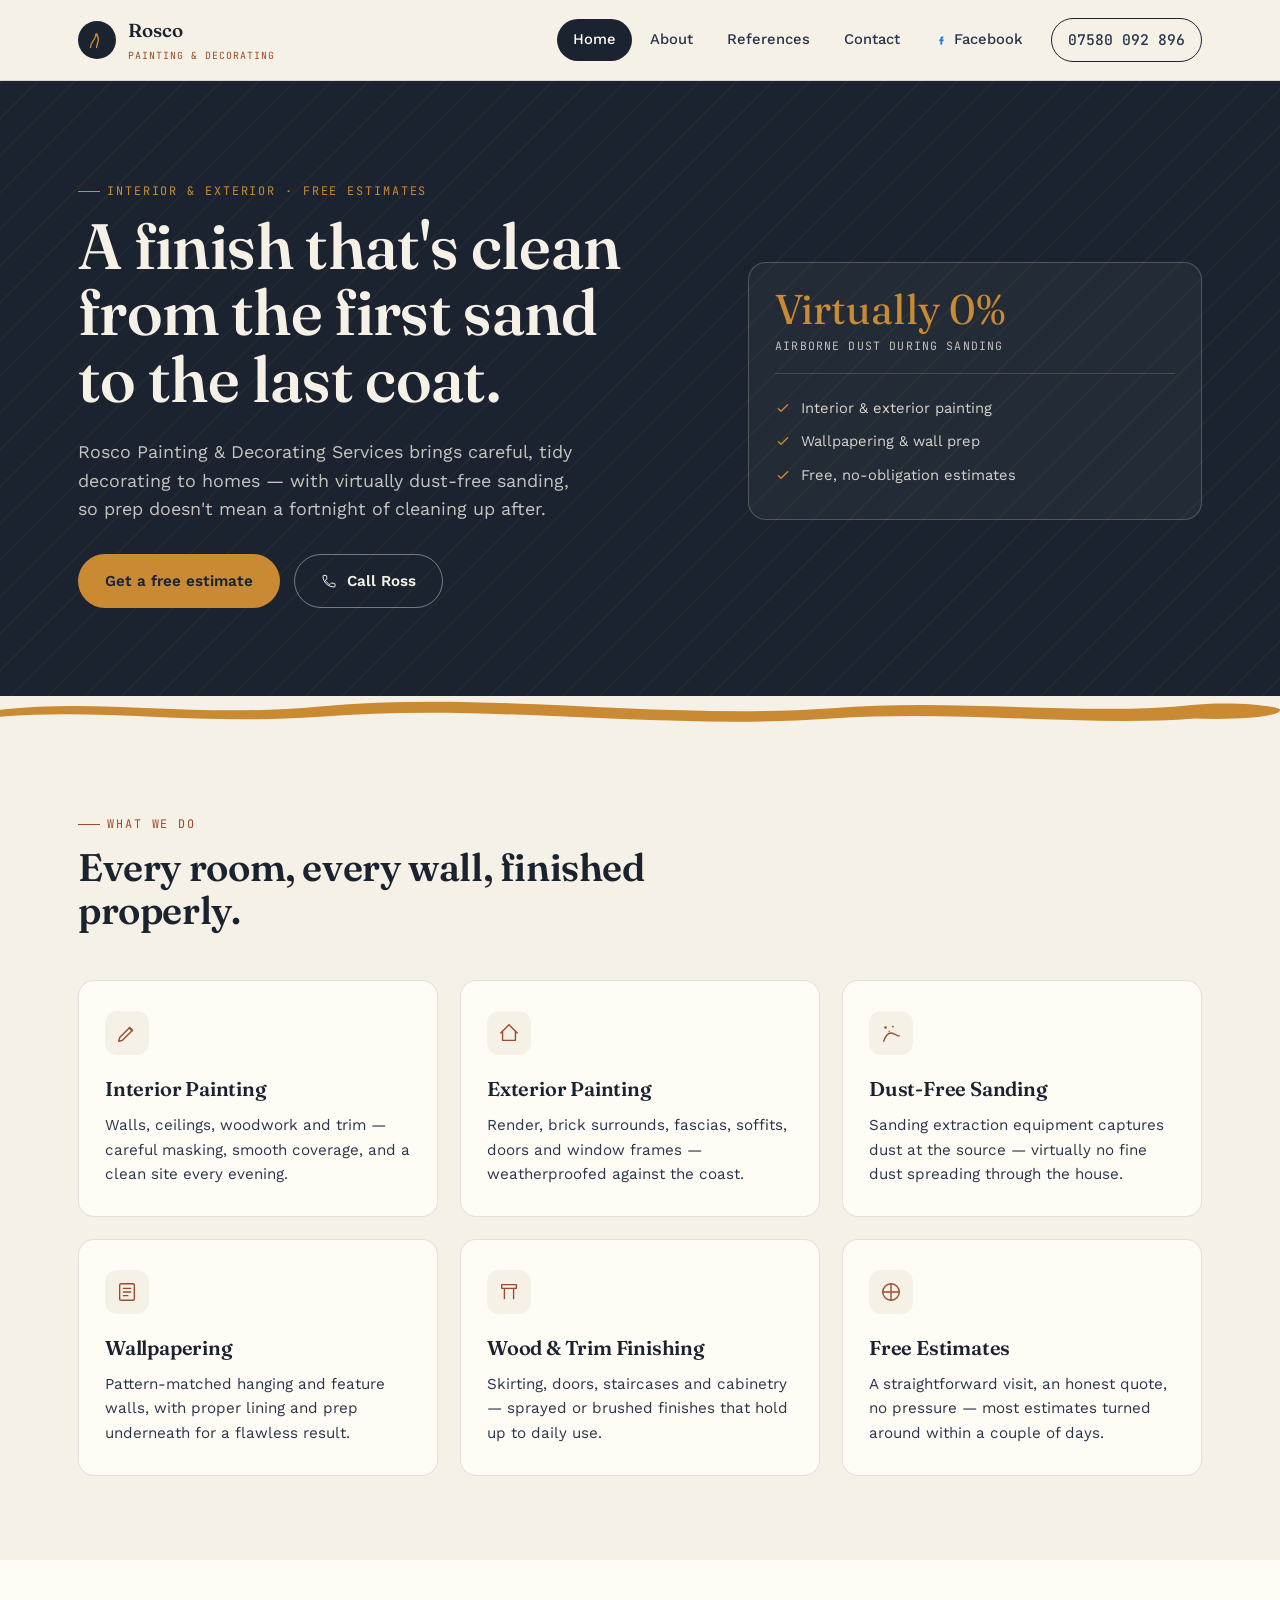
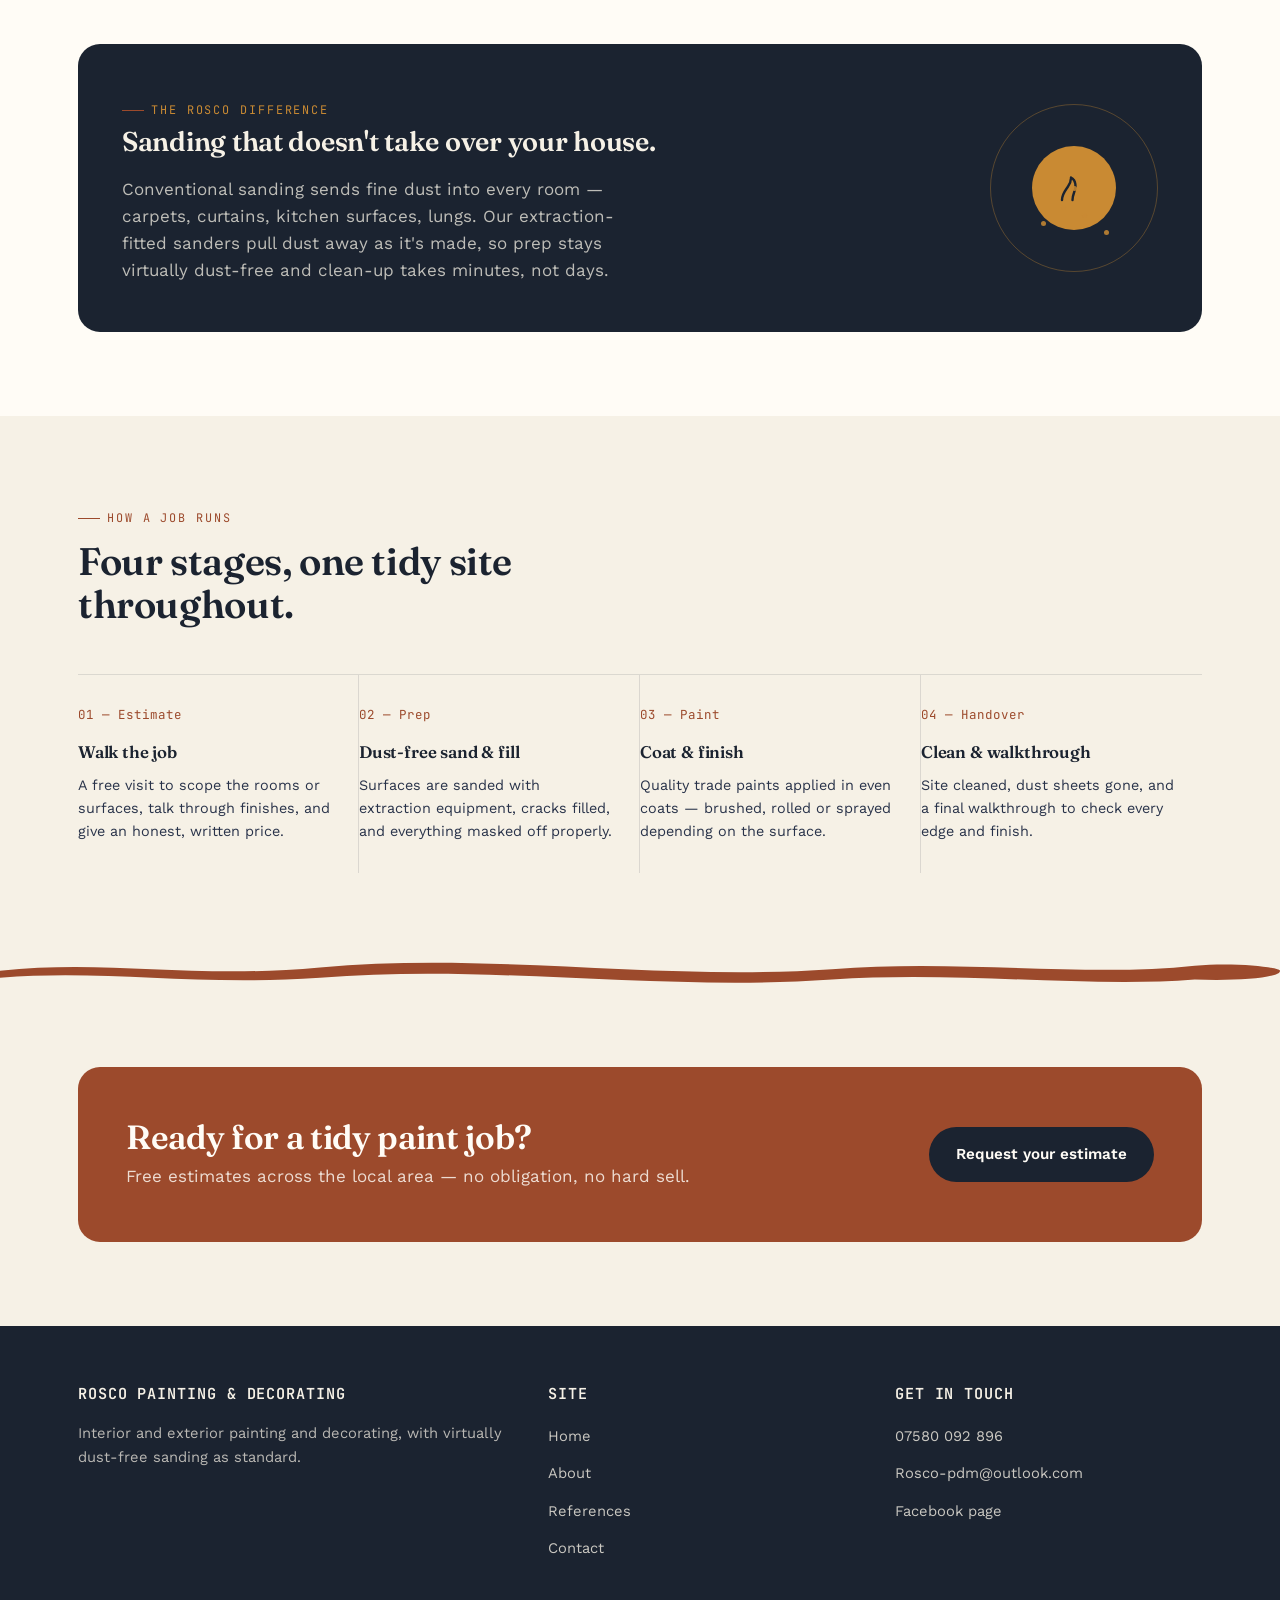
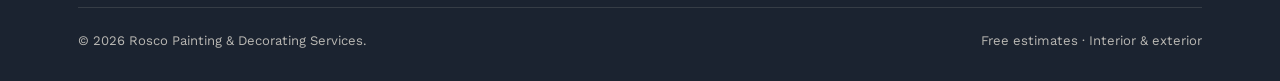
==== commit 0f86cfe2: "SEO and accessibility basics: meta, favicon, structured data, landmarks - Canonical URLs, Open Graph" ====
--- a/index.html
+++ b/index.html
@@ -5,27 +5,61 @@
 <meta name="viewport" content="width=device-width, initial-scale=1.0">
 <title>Rosco Painting &amp; Decorating Services — Interior &amp; Exterior, Virtually Dust-Free</title>
 <meta name="description" content="Interior and exterior painting and decorating with virtually dust-free sanding. Free estimates. Call Ross on 07580 092 896.">
+<meta name="theme-color" content="#1B2330">
+<!-- APTO PLACEHOLDER: if Rosco gets a custom domain, replace https://rosco-painting.netlify.app in canonical/og tags, JSON-LD, robots.txt and sitemap.xml -->
+<link rel="canonical" href="https://rosco-painting.netlify.app/">
+<link rel="icon" href="/favicon.svg" type="image/svg+xml">
+<link rel="icon" href="/favicon-32.png" sizes="32x32" type="image/png">
+<link rel="apple-touch-icon" href="/apple-touch-icon.png">
+<meta property="og:type" content="website">
+<meta property="og:locale" content="en_GB">
+<meta property="og:site_name" content="Rosco Painting &amp; Decorating Services">
+<meta property="og:title" content="Rosco Painting &amp; Decorating Services — Interior &amp; Exterior, Virtually Dust-Free">
+<meta property="og:description" content="Rosco Painting &amp; Decorating Services: interior and exterior decorating with virtually dust-free sanding. Free estimates.">
+<meta property="og:url" content="https://rosco-painting.netlify.app/">
+<meta property="og:image" content="https://rosco-painting.netlify.app/og-image.jpg">
+<meta property="og:image:width" content="1200">
+<meta property="og:image:height" content="630">
+<meta name="twitter:card" content="summary_large_image">
+<script type="application/ld+json">
+{
+  "@context": "https://schema.org",
+  "@type": "HousePainter",
+  "name": "Rosco Painting & Decorating Services",
+  "description": "Interior and exterior painting and decorating with virtually dust-free sanding. Free, no-obligation estimates.",
+  "url": "https://rosco-painting.netlify.app/",
+  "image": "https://rosco-painting.netlify.app/og-image.jpg",
+  "logo": "https://rosco-painting.netlify.app/apple-touch-icon.png",
+  "telephone": "+447580092896",
+  "email": "Rosco-pdm@outlook.com",
+  "sameAs": ["https://www.facebook.com/Roscopdm"],
+  "openingHoursSpecification": [{ "@type": "OpeningHoursSpecification", "dayOfWeek": ["Monday","Tuesday","Wednesday","Thursday","Friday"], "opens": "08:00", "closes": "17:00" }]
+}
+</script>
+<!-- APTO PLACEHOLDER: add "address" (town/county) and "areaServed" (towns covered) to the JSON-LD above once Ross confirms his service area. -->
 <link rel="preconnect" href="https://fonts.googleapis.com">
+<link rel="preconnect" href="https://fonts.gstatic.com" crossorigin>
 <link href="https://fonts.googleapis.com/css2?family=Fraunces:opsz,wght@9..144,460;9..144,560;9..144,640&family=Work+Sans:wght@400;500;600;700&family=JetBrains+Mono:wght@400;500&display=swap" rel="stylesheet">
 <link rel="stylesheet" href="style.css">
 </head>
 <body>
+<a class="skip-link" href="#main">Skip to content</a>
 
 <header class="site-header">
   <div class="wrap">
-    <a href="index.html" class="brand">
+    <a href="index.html" class="brand" aria-label="Rosco Painting &amp; Decorating, home">
       <span class="brand-mark">
         <svg viewBox="0 0 24 24" fill="none" xmlns="http://www.w3.org/2000/svg"><path d="M4 20c0-4 2-6 4-9 1.5-2 2-4 2-6 2 1 3 3 3 6 0 3-2 5-2 9" stroke="#C98A33" stroke-width="1.6" stroke-linecap="round" stroke-linejoin="round"/><circle cx="11" cy="5" r="1.4" fill="#C98A33"/></svg>
       </span>
       <span>Rosco<br><small>Painting &amp; Decorating</small></span>
     </a>
-    <button class="menu-toggle" aria-label="Toggle menu" aria-expanded="false"><span></span></button>
-    <nav class="primary-nav">
-      <a href="index.html" class="active">Home</a>
+    <button class="menu-toggle" type="button" aria-label="Open menu" aria-expanded="false" aria-controls="primary-nav"><span></span></button>
+    <nav class="primary-nav" id="primary-nav" aria-label="Main">
+      <a href="index.html" class="active" aria-current="page">Home</a>
       <a href="about.html">About</a>
       <a href="references.html">References</a>
       <a href="contact.html">Contact</a>
-      <a href="https://www.facebook.com/Roscopdm" target="_blank" rel="noopener" class="fb-link-nav">
+      <a href="https://www.facebook.com/Roscopdm" target="_blank" rel="noopener" class="fb-link-nav" aria-label="Facebook (opens in a new tab)">
         <svg width="14" height="14" viewBox="0 0 24 24" fill="#1877F2"><path d="M14 9h2V6h-2c-2 0-3 1.2-3 3v2H9v3h2v6h3v-6h2.2l.5-3H14V9z"/></svg>
         Facebook
       </a>
@@ -33,6 +67,8 @@
     </nav>
   </div>
 </header>
+
+<main id="main">
 
 <section class="hero">
   <div class="wrap">
@@ -71,7 +107,7 @@
   </div>
 </section>
 
-<div class="brush-divider"><svg viewBox="0 0 600 30" preserveAspectRatio="none"><path d="M0,16 C50,2 90,26 150,12 C230,-6 310,28 390,14 C450,2 510,24 560,10 C580,6 600,12 600,16 C600,24 580,28 560,26 C510,36 450,16 390,26 C310,40 230,8 150,24 C90,34 50,14 0,24 Z"/></svg></div>
+<div class="brush-divider" aria-hidden="true"><svg viewBox="0 0 600 30" preserveAspectRatio="none"><path d="M0,16 C50,2 90,26 150,12 C230,-6 310,28 390,14 C450,2 510,24 560,10 C580,6 600,12 600,16 C600,24 580,28 560,26 C510,36 450,16 390,26 C310,40 230,8 150,24 C90,34 50,14 0,24 Z"/></svg></div>
 
 <section class="section-cream">
   <div class="wrap">
@@ -163,7 +199,7 @@
   </div>
 </section>
 
-<div class="brush-divider rust"><svg viewBox="0 0 600 30" preserveAspectRatio="none"><path d="M0,16 C50,2 90,26 150,12 C230,-6 310,28 390,14 C450,2 510,24 560,10 C580,6 600,12 600,16 C600,24 580,28 560,26 C510,36 450,16 390,26 C310,40 230,8 150,24 C90,34 50,14 0,24 Z"/></svg></div>
+<div class="brush-divider rust" aria-hidden="true"><svg viewBox="0 0 600 30" preserveAspectRatio="none"><path d="M0,16 C50,2 90,26 150,12 C230,-6 310,28 390,14 C450,2 510,24 560,10 C580,6 600,12 600,16 C600,24 580,28 560,26 C510,36 450,16 390,26 C310,40 230,8 150,24 C90,34 50,14 0,24 Z"/></svg></div>
 
 <section class="section-cream">
   <div class="wrap">
@@ -176,6 +212,8 @@
     </div>
   </div>
 </section>
+
+</main>
 
 <footer class="site-footer">
   <div class="wrap">
@@ -203,13 +241,12 @@
       </div>
     </div>
     <div class="footer-bottom">
-      <span>© <span id="year"></span> Rosco Painting &amp; Decorating Services.</span>
+      <span>© <span id="year">2026</span> Rosco Painting &amp; Decorating Services.</span>
       <span>Free estimates · Interior &amp; exterior</span>
     </div>
   </div>
 </footer>
 
 <script src="script.js"></script>
-<script>document.getElementById('year').textContent = new Date().getFullYear();</script>
 </body>
 </html>
--- a/style.css
+++ b/style.css
@@ -77,7 +77,7 @@
 .wrap{ max-width: var(--max); margin: 0 auto; padding: 0 28px; }
 
 /* ---------- focus ---------- */
-a:focus-visible, button:focus-visible, input:focus-visible, textarea:focus-visible{
+a:focus-visible, button:focus-visible, input:focus-visible, select:focus-visible, textarea:focus-visible{
   outline: 2.5px solid var(--gold-deep);
   outline-offset: 3px;
 }
@@ -158,8 +158,14 @@
 .menu-toggle span::before{ position: absolute; top: -6px; }
 .menu-toggle span::after{ position: absolute; top: 6px; }
 
-@media (max-width: 760px){
-  .menu-toggle{ display: flex; }
+.menu-toggle[aria-expanded="true"] span{ background: transparent; }
+.menu-toggle[aria-expanded="true"] span::before{ transform: translateY(6px) rotate(45deg); }
+.menu-toggle[aria-expanded="true"] span::after{ transform: translateY(-6px) rotate(-45deg); }
+
+/* Collapse to the menu button below 1024px: at tablet widths the six nav items + phone
+   button squashed the logo onto three lines. */
+@media (max-width: 1024px){
+  .menu-toggle{ display: flex; width: 44px; height: 44px; }
   nav.primary-nav{
     position: absolute; top: 100%; left: 0; right: 0;
     flex-direction: column; align-items: stretch; gap: 0;
@@ -213,6 +219,17 @@
   overflow: hidden;
   padding: 92px 0 88px;
 }
+/* Headings on dark bands were inheriting the dark ink colour from h1,h2,h3, so the
+   main H1 on every page was invisible (dark on dark). */
+.hero h1, .page-intro h1, .page-intro h2{ color: var(--cream); }
+.hero .eyebrow, .page-intro .eyebrow{ color: var(--gold); }
+.hero .eyebrow::before, .page-intro .eyebrow::before{ background: var(--gold); }
+.page-intro .fb-link, .site-footer .fb-link{
+  color: var(--cream);
+  background: rgba(246,241,230,0.06);
+  border-color: rgba(246,241,230,0.28);
+}
+.page-intro .fb-link:hover, .site-footer .fb-link:hover{ background: rgba(246,241,230,0.12); border-color: rgba(246,241,230,0.5); }
 .hero::before{
   content: "";
   position: absolute; inset: 0;
@@ -242,7 +259,7 @@
   font-size: 0.72rem;
   letter-spacing: 0.1em;
   text-transform: uppercase;
-  color: rgba(246,241,230,0.6);
+  color: rgba(246,241,230,0.75);
 }
 .hero-badge hr{ border: none; border-top: 1px solid rgba(246,241,230,0.16); margin: 18px 0; }
 .hero-badge ul{ list-style: none; margin: 0; padding: 0; font-size: 0.92rem; }
@@ -400,7 +417,7 @@
 /* ---------- footer ---------- */
 footer.site-footer{
   background: var(--ink);
-  color: rgba(246,241,230,0.6);
+  color: rgba(246,241,230,0.72);
   padding: 56px 0 30px;
 }
 .footer-grid{
@@ -411,11 +428,11 @@
   border-bottom: 1px solid rgba(246,241,230,0.12);
 }
 .footer-grid h3{ color: var(--cream); font-size: 0.95rem; font-family: var(--mono); letter-spacing: 0.06em; text-transform: uppercase; margin-bottom: 16px; }
-.footer-grid p{ color: rgba(246,241,230,0.6); font-size: 0.92rem; }
+.footer-grid p{ color: rgba(246,241,230,0.72); font-size: 0.92rem; }
 .footer-grid a{ text-decoration: none; }
 .footer-links{ list-style: none; margin: 0; padding: 0; }
 .footer-links li{ margin-bottom: 10px; }
-.footer-links a{ color: rgba(246,241,230,0.7); font-size: 0.92rem; }
+.footer-links a{ color: rgba(246,241,230,0.8); font-size: 0.92rem; }
 .footer-links a:hover{ color: var(--gold); }
 .footer-bottom{
   display: flex; justify-content: space-between; align-items: center;
@@ -662,7 +679,7 @@
   display: grid; place-items: center; flex-shrink: 0;
 }
 .contact-row .ic svg{ width: 18px; height: 18px; color: var(--gold); }
-.contact-row .label{ font-family: var(--mono); font-size: 0.68rem; letter-spacing: 0.1em; text-transform: uppercase; color: rgba(246,241,230,0.5); display: block; margin-bottom: 3px; }
+.contact-row .label{ font-family: var(--mono); font-size: 0.68rem; letter-spacing: 0.1em; text-transform: uppercase; color: rgba(246,241,230,0.7); display: block; margin-bottom: 3px; }
 .contact-row .value{ font-size: 1.02rem; color: var(--cream); }
 .contact-row:hover .value{ color: var(--gold); }
 
@@ -677,10 +694,10 @@
 }
 .quote-form input, .quote-form select, .quote-form textarea{
   width: 100%;
-  font-family: var(--body); font-size: 0.96rem;
+  font-family: var(--body); font-size: 1rem;
   padding: 13px 15px;
   border-radius: 10px;
-  border: 1px solid var(--line);
+  border: 1px solid rgba(27,35,48,0.28);
   background: var(--paper);
   color: var(--ink);
 }
@@ -698,3 +715,57 @@
   font-size: 0.92rem;
   color: var(--slate);
 }
+
+
+/* ============================================================
+   APTO improvements
+   ============================================================ */
+.skip-link{ position: absolute; left: 16px; top: -60px; z-index: 100; background: var(--ink); color: var(--paper); padding: 10px 16px; border-radius: 8px; text-decoration: none; font-weight: 600; }
+.skip-link:focus{ top: 12px; }
+
+/* contact form */
+.quote-form .req{ color: var(--rust); }
+.quote-form .hidden-field{ position: absolute; left: -9999px; }
+.quote-form input:focus, .quote-form select:focus, .quote-form textarea:focus{ border-color: var(--gold-deep); }
+.quote-form button[disabled]{ opacity: 0.7; cursor: wait; }
+.form-status{ display: none; padding: 14px 16px; border-radius: 10px; font-size: 0.95rem; }
+.form-status.ok{ display: block; background: #E6F1E4; border: 1px solid #9CC499; color: #1F4A1D; }
+.form-status.err{ display: block; background: #F7E3DC; border: 1px solid #D9A08B; color: #6B2A15; }
+.form-status a{ font-weight: 600; }
+
+/* recent work gallery (replaces the 16:9 slideshow, which stretched 206px thumbnails to ~1180px) */
+.work-grid{
+  display: grid;
+  grid-template-columns: repeat(4, 1fr);
+  gap: 14px;
+  max-width: 940px;
+  margin: 0 auto;
+  list-style: none; padding: 0;
+}
+.work-grid li{ margin: 0; }
+.work-grid figure{ margin: 0; position: relative; border-radius: 14px; overflow: hidden; background: var(--ink); aspect-ratio: 1/1; height: 100%; }
+.work-grid img{ width: 100%; height: 100%; object-fit: cover; }
+.work-grid figcaption{
+  position: absolute; left: 0; right: 0; bottom: 0;
+  padding: 28px 12px 10px;
+  background: linear-gradient(to top, rgba(27,35,48,0.88), transparent);
+  font-family: var(--mono); font-size: 0.66rem; letter-spacing: 0.06em; text-transform: uppercase;
+  color: var(--cream); line-height: 1.4;
+}
+.work-grid .feature{ grid-column: span 2; grid-row: span 2; }
+.work-grid .feature figure{ aspect-ratio: auto; }
+.work-grid .feature img{ object-position: center 35%; }
+.work-grid .feature figcaption{ font-size: 0.74rem; padding: 40px 18px 16px; }
+.work-more{
+  display: flex; flex-direction: column; align-items: center; justify-content: center; gap: 10px; text-align: center;
+  aspect-ratio: 1/1; height: 100%; border-radius: 14px; padding: 16px;
+  background: var(--cream); border: 1px dashed rgba(27,35,48,0.25);
+  text-decoration: none; font-family: var(--mono); font-size: 0.74rem; letter-spacing: 0.06em; text-transform: uppercase; color: var(--ink);
+  transition: border-color .15s ease, background .15s ease;
+}
+.work-more:hover{ border-color: #1877F2; background: rgba(24,119,242,0.06); }
+@media (max-width: 760px){
+  .work-grid{ grid-template-columns: repeat(2, 1fr); gap: 10px; }
+  .work-grid figcaption{ font-size: 0.6rem; }
+}
+.visually-hidden{ position: absolute !important; width: 1px; height: 1px; padding: 0; margin: -1px; overflow: hidden; clip: rect(0,0,0,0); white-space: nowrap; border: 0; }
